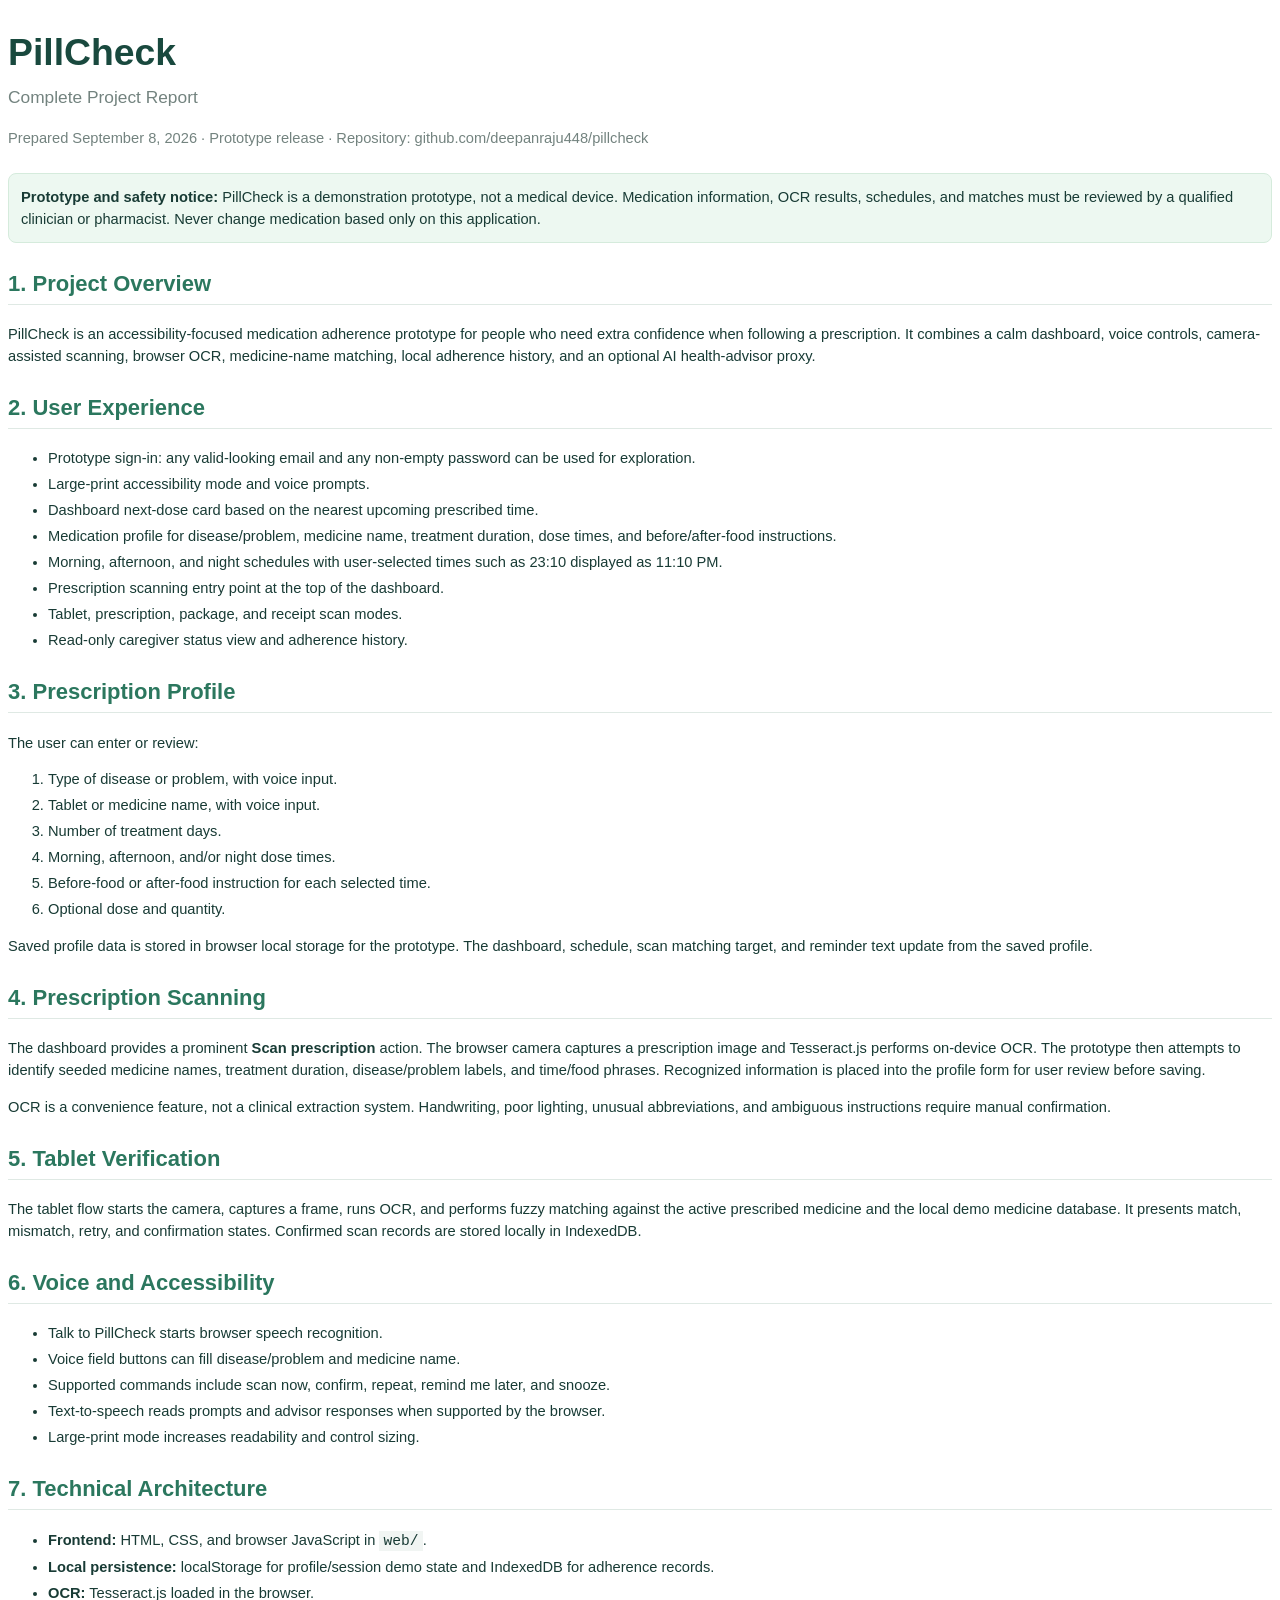
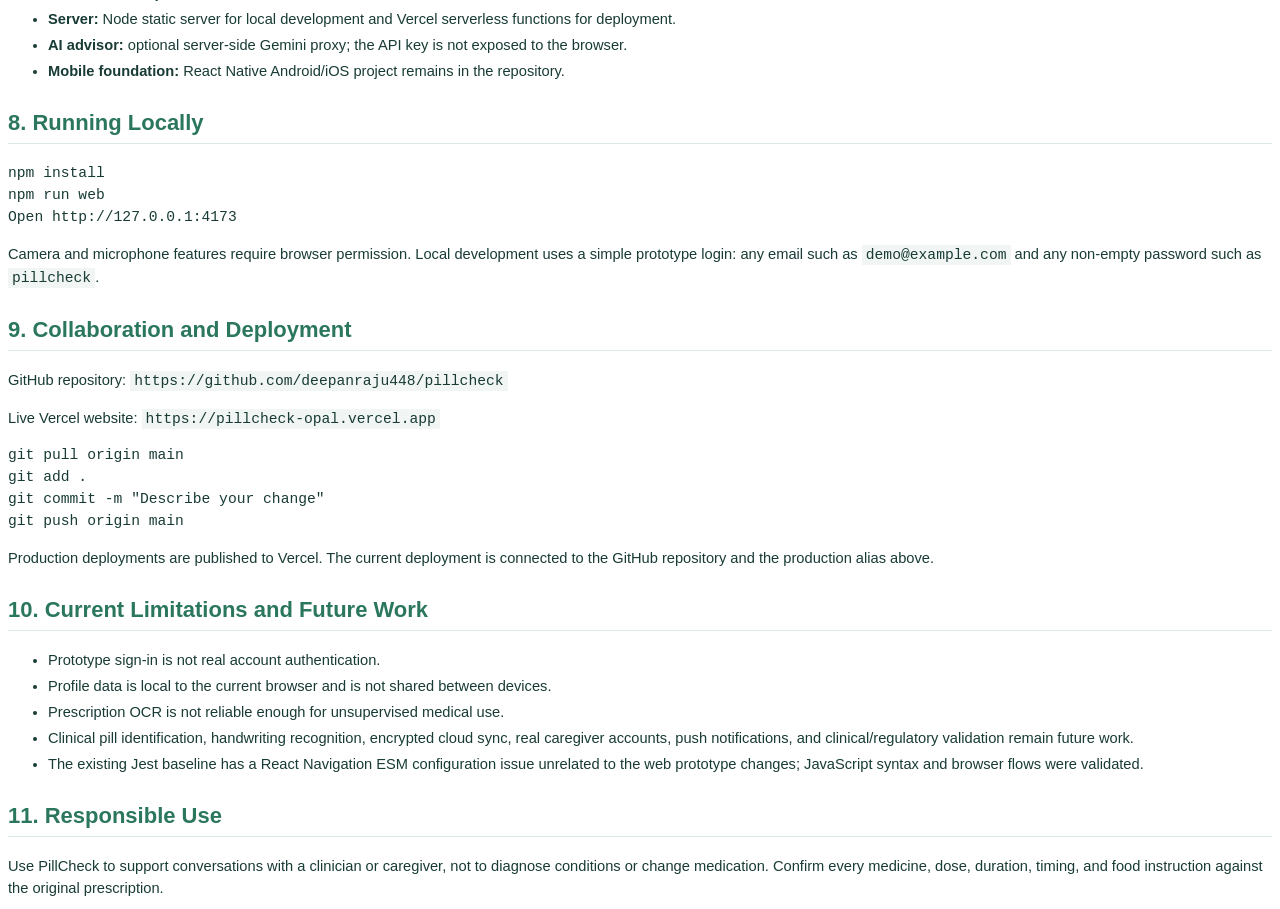
==== PillCheck-Complete-Report.html @ 032ea6d9 "Document prototype access and project report Co-authored-by: Copilot <223556219+Copilot@users.norepl" ====
<!doctype html>
<html>
<head>
  <meta charset="utf-8">
  <title>PillCheck Complete Project Report</title>
  <style>
    @page { size: A4; margin: 18mm; }
    body { font: 11pt Arial, sans-serif; color: #183b35; line-height: 1.5; }
    h1 { color: #19493e; font-size: 28pt; margin-bottom: 4px; }
    h2 { color: #2b775e; border-bottom: 1px solid #dfe9e4; padding-bottom: 4px; margin-top: 24px; }
    h3 { margin-bottom: 4px; }
    .subtitle { color: #73837f; font-size: 13pt; }
    .notice { background: #edf8f1; border: 1px solid #d5ebdc; padding: 12px; border-radius: 8px; }
    .meta { color: #73837f; margin: 16px 0 24px; }
    li { margin: 4px 0; }
    code { background: #f1f5f3; padding: 2px 4px; }
    .page-break { page-break-before: always; }
  </style>
</head>
<body>
  <h1>PillCheck</h1>
  <div class="subtitle">Complete Project Report</div>
  <div class="meta">Prepared September 8, 2026 · Prototype release · Repository: github.com/deepanraju448/pillcheck</div>

  <div class="notice"><strong>Prototype and safety notice:</strong> PillCheck is a demonstration prototype, not a medical device. Medication information, OCR results, schedules, and matches must be reviewed by a qualified clinician or pharmacist. Never change medication based only on this application.</div>

  <h2>1. Project Overview</h2>
  <p>PillCheck is an accessibility-focused medication adherence prototype for people who need extra confidence when following a prescription. It combines a calm dashboard, voice controls, camera-assisted scanning, browser OCR, medicine-name matching, local adherence history, and an optional AI health-advisor proxy.</p>

  <h2>2. User Experience</h2>
  <ul>
    <li>Prototype sign-in: any valid-looking email and any non-empty password can be used for exploration.</li>
    <li>Large-print accessibility mode and voice prompts.</li>
    <li>Dashboard next-dose card based on the nearest upcoming prescribed time.</li>
    <li>Medication profile for disease/problem, medicine name, treatment duration, dose times, and before/after-food instructions.</li>
    <li>Morning, afternoon, and night schedules with user-selected times such as 23:10 displayed as 11:10 PM.</li>
    <li>Prescription scanning entry point at the top of the dashboard.</li>
    <li>Tablet, prescription, package, and receipt scan modes.</li>
    <li>Read-only caregiver status view and adherence history.</li>
  </ul>

  <h2>3. Prescription Profile</h2>
  <p>The user can enter or review:</p>
  <ol>
    <li>Type of disease or problem, with voice input.</li>
    <li>Tablet or medicine name, with voice input.</li>
    <li>Number of treatment days.</li>
    <li>Morning, afternoon, and/or night dose times.</li>
    <li>Before-food or after-food instruction for each selected time.</li>
    <li>Optional dose and quantity.</li>
  </ol>
  <p>Saved profile data is stored in browser local storage for the prototype. The dashboard, schedule, scan matching target, and reminder text update from the saved profile.</p>

  <h2>4. Prescription Scanning</h2>
  <p>The dashboard provides a prominent <strong>Scan prescription</strong> action. The browser camera captures a prescription image and Tesseract.js performs on-device OCR. The prototype then attempts to identify seeded medicine names, treatment duration, disease/problem labels, and time/food phrases. Recognized information is placed into the profile form for user review before saving.</p>
  <p>OCR is a convenience feature, not a clinical extraction system. Handwriting, poor lighting, unusual abbreviations, and ambiguous instructions require manual confirmation.</p>

  <h2>5. Tablet Verification</h2>
  <p>The tablet flow starts the camera, captures a frame, runs OCR, and performs fuzzy matching against the active prescribed medicine and the local demo medicine database. It presents match, mismatch, retry, and confirmation states. Confirmed scan records are stored locally in IndexedDB.</p>

  <h2>6. Voice and Accessibility</h2>
  <ul>
    <li>Talk to PillCheck starts browser speech recognition.</li>
    <li>Voice field buttons can fill disease/problem and medicine name.</li>
    <li>Supported commands include scan now, confirm, repeat, remind me later, and snooze.</li>
    <li>Text-to-speech reads prompts and advisor responses when supported by the browser.</li>
    <li>Large-print mode increases readability and control sizing.</li>
  </ul>

  <h2>7. Technical Architecture</h2>
  <ul>
    <li><strong>Frontend:</strong> HTML, CSS, and browser JavaScript in <code>web/</code>.</li>
    <li><strong>Local persistence:</strong> localStorage for profile/session demo state and IndexedDB for adherence records.</li>
    <li><strong>OCR:</strong> Tesseract.js loaded in the browser.</li>
    <li><strong>Server:</strong> Node static server for local development and Vercel serverless functions for deployment.</li>
    <li><strong>AI advisor:</strong> optional server-side Gemini proxy; the API key is not exposed to the browser.</li>
    <li><strong>Mobile foundation:</strong> React Native Android/iOS project remains in the repository.</li>
  </ul>

  <h2>8. Running Locally</h2>
  <pre>npm install
npm run web
Open http://127.0.0.1:4173</pre>
  <p>Camera and microphone features require browser permission. Local development uses a simple prototype login: any email such as <code>demo@example.com</code> and any non-empty password such as <code>pillcheck</code>.</p>

  <h2>9. Collaboration and Deployment</h2>
  <p>GitHub repository: <code>https://github.com/deepanraju448/pillcheck</code></p>
  <p>Live Vercel website: <code>https://pillcheck-opal.vercel.app</code></p>
  <pre>git pull origin main
git add .
git commit -m "Describe your change"
git push origin main</pre>
  <p>Production deployments are published to Vercel. The current deployment is connected to the GitHub repository and the production alias above.</p>

  <h2>10. Current Limitations and Future Work</h2>
  <ul>
    <li>Prototype sign-in is not real account authentication.</li>
    <li>Profile data is local to the current browser and is not shared between devices.</li>
    <li>Prescription OCR is not reliable enough for unsupervised medical use.</li>
    <li>Clinical pill identification, handwriting recognition, encrypted cloud sync, real caregiver accounts, push notifications, and clinical/regulatory validation remain future work.</li>
    <li>The existing Jest baseline has a React Navigation ESM configuration issue unrelated to the web prototype changes; JavaScript syntax and browser flows were validated.</li>
  </ul>

  <h2>11. Responsible Use</h2>
  <p>Use PillCheck to support conversations with a clinician or caregiver, not to diagnose conditions or change medication. Confirm every medicine, dose, duration, timing, and food instruction against the original prescription.</p>
</body>
</html>
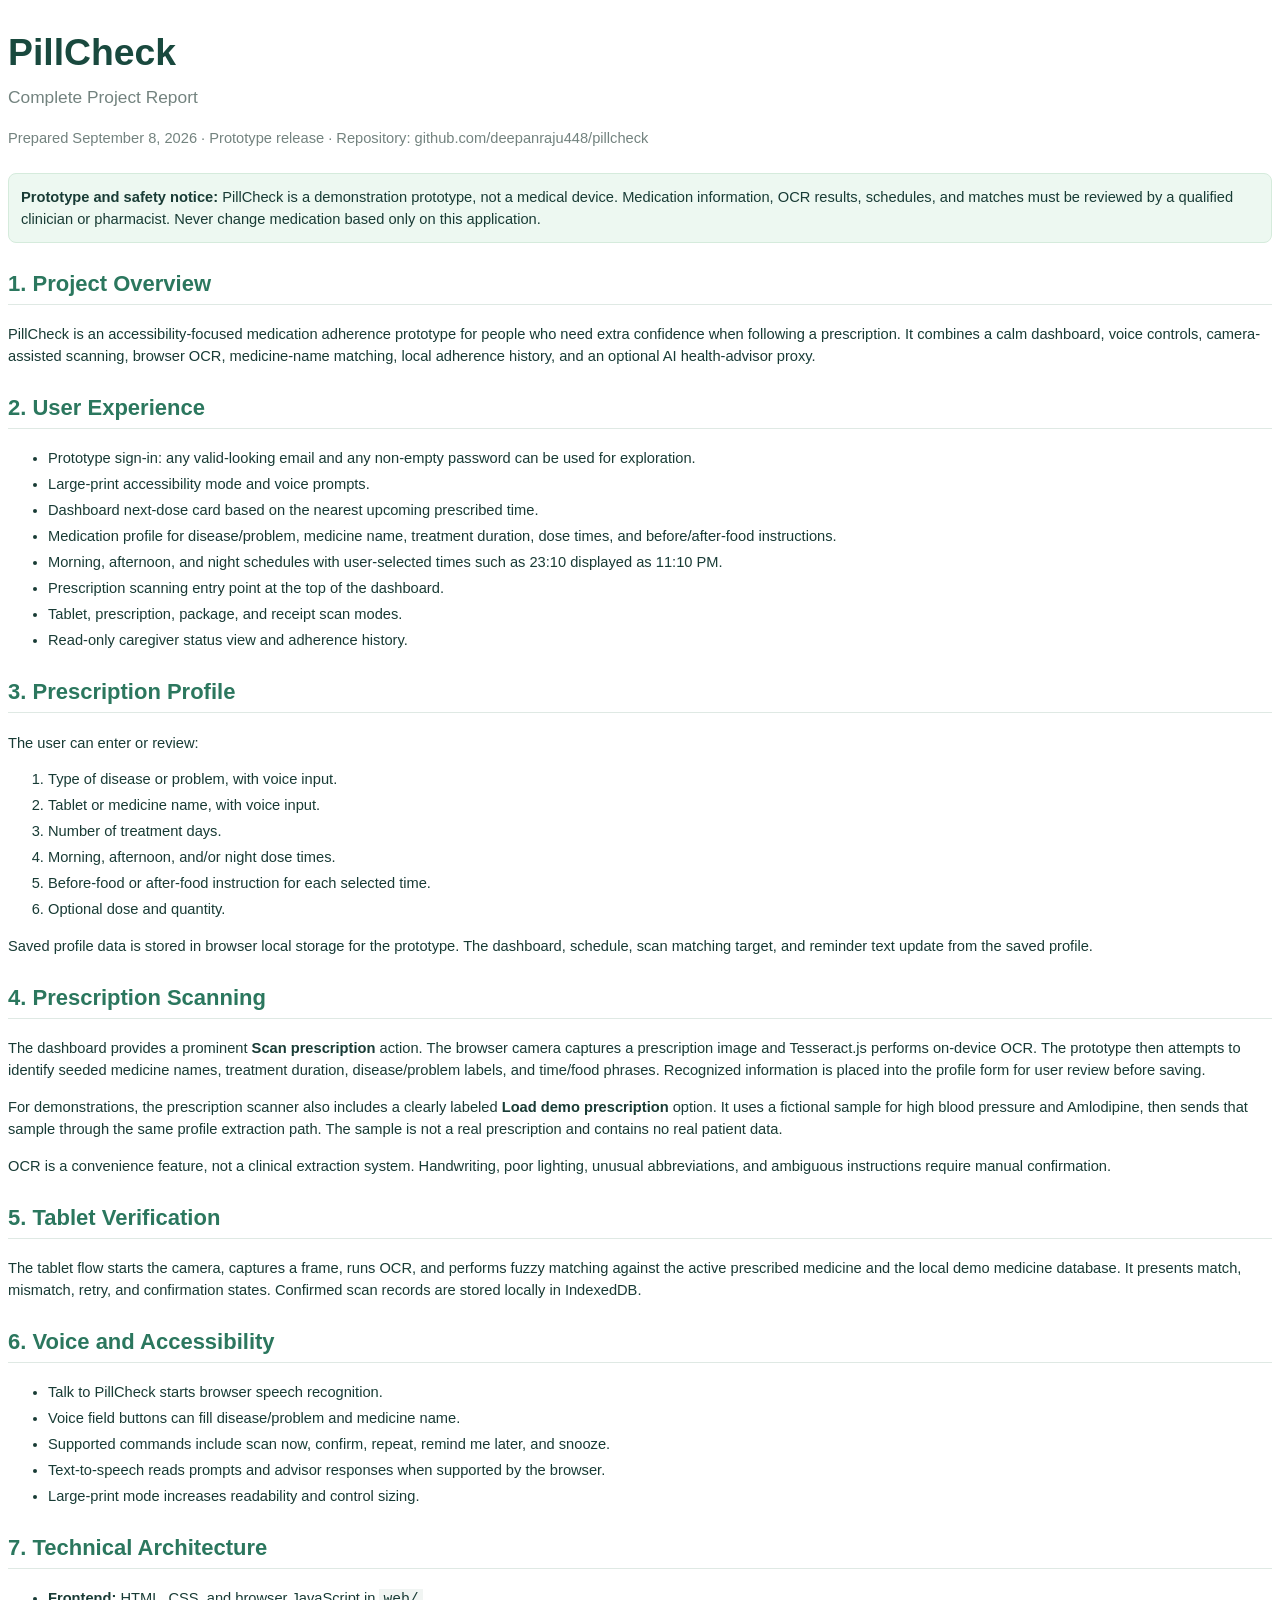
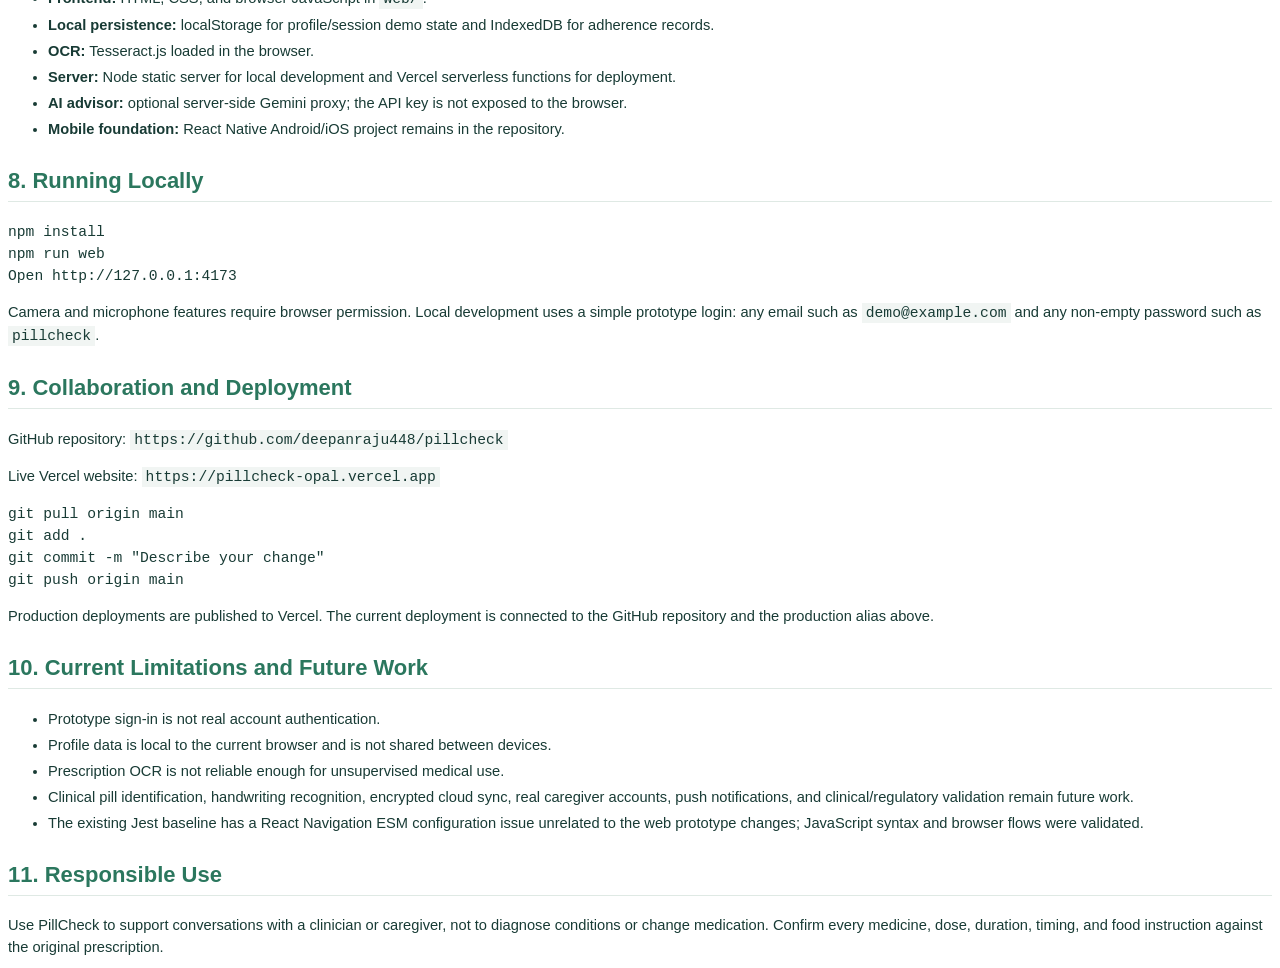
==== commit 2413ddb0: "Add fictional demo prescription flow Co-authored-by: Copilot <223556219+Copilot@users.noreply.github" ====
--- a/PillCheck-Complete-Report.html
+++ b/PillCheck-Complete-Report.html
@@ -53,6 +53,7 @@
 
   <h2>4. Prescription Scanning</h2>
   <p>The dashboard provides a prominent <strong>Scan prescription</strong> action. The browser camera captures a prescription image and Tesseract.js performs on-device OCR. The prototype then attempts to identify seeded medicine names, treatment duration, disease/problem labels, and time/food phrases. Recognized information is placed into the profile form for user review before saving.</p>
+  <p>For demonstrations, the prescription scanner also includes a clearly labeled <strong>Load demo prescription</strong> option. It uses a fictional sample for high blood pressure and Amlodipine, then sends that sample through the same profile extraction path. The sample is not a real prescription and contains no real patient data.</p>
   <p>OCR is a convenience feature, not a clinical extraction system. Handwriting, poor lighting, unusual abbreviations, and ambiguous instructions require manual confirmation.</p>
 
   <h2>5. Tablet Verification</h2>
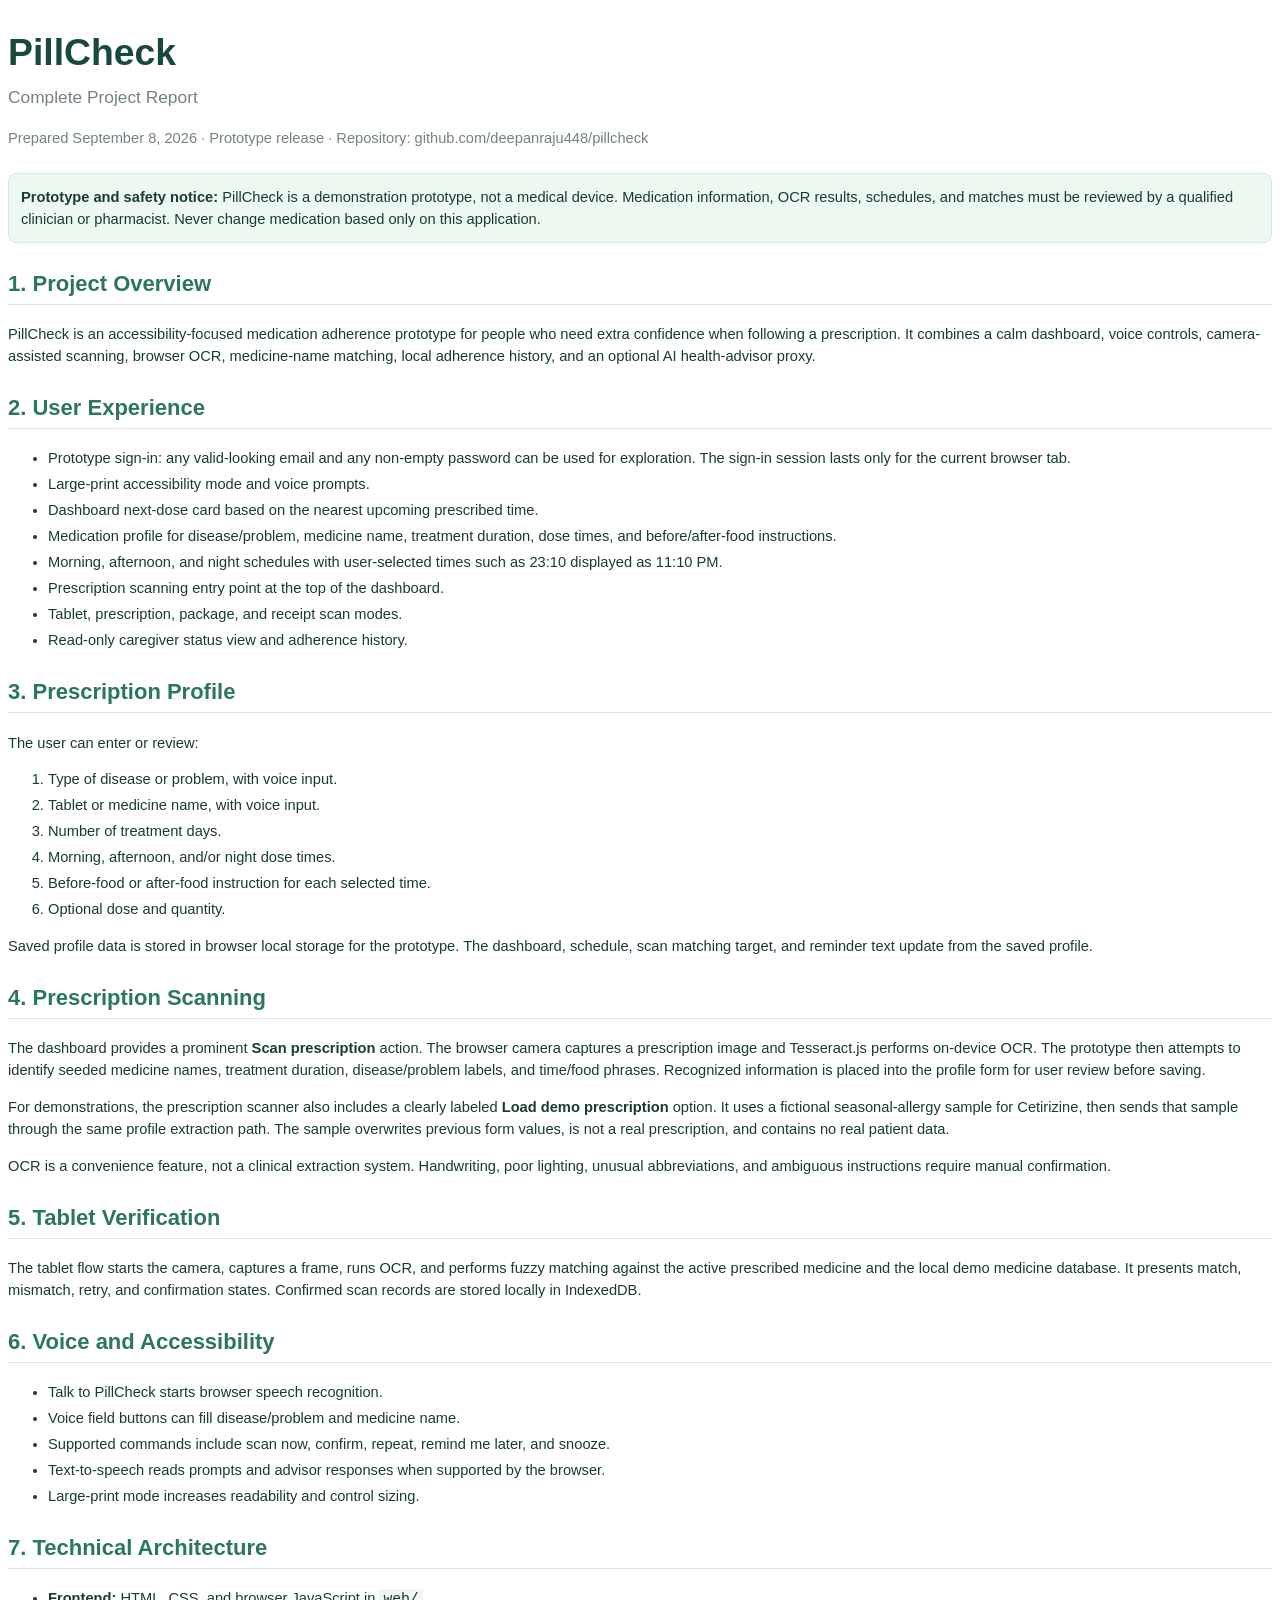
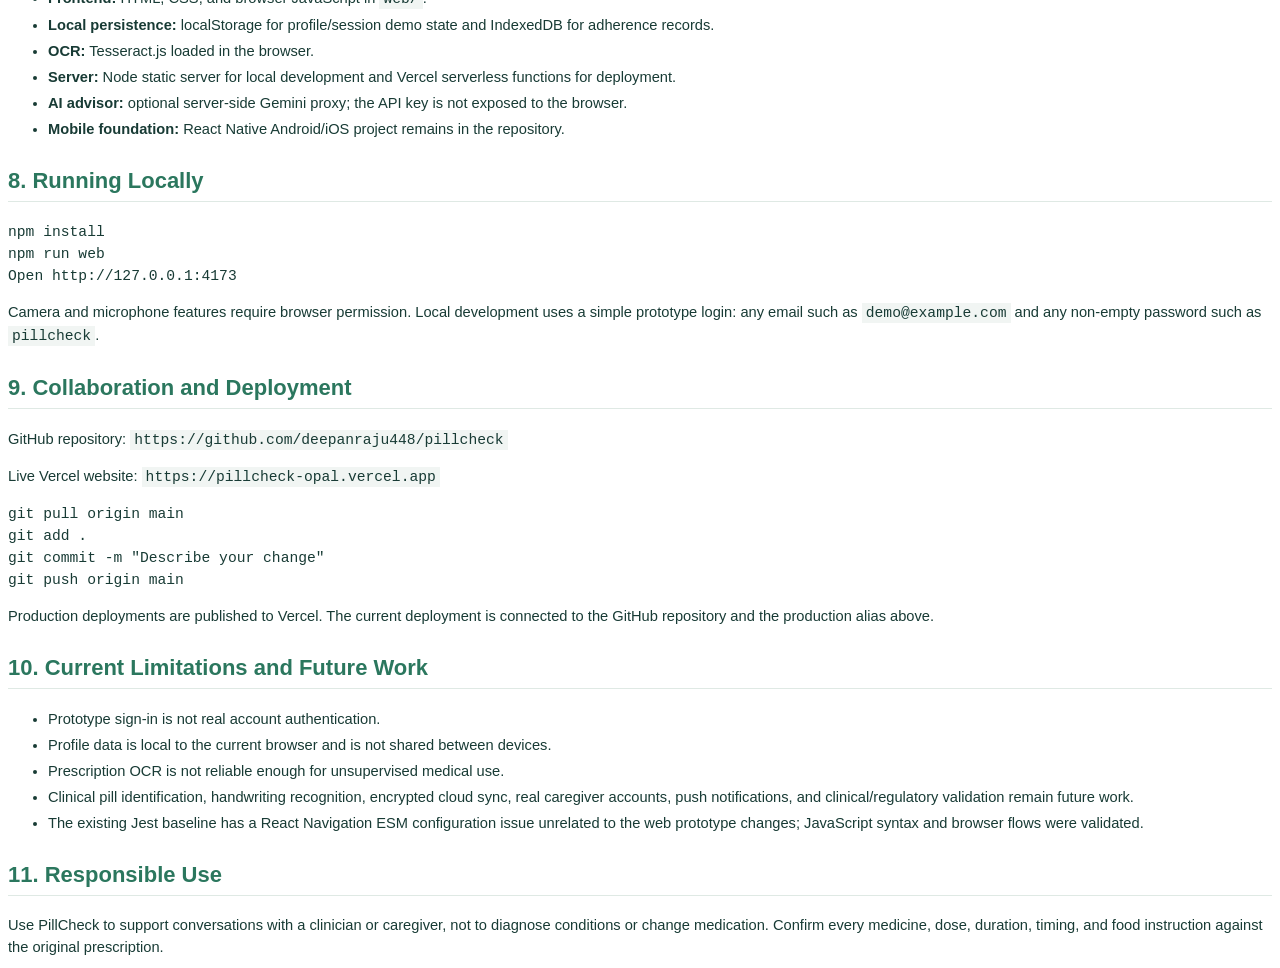
==== commit a8ed80da: "Reset demo session and prescription data Co-authored-by: Copilot <223556219+Copilot@users.noreply.gi" ====
--- a/PillCheck-Complete-Report.html
+++ b/PillCheck-Complete-Report.html
@@ -29,7 +29,7 @@
 
   <h2>2. User Experience</h2>
   <ul>
-    <li>Prototype sign-in: any valid-looking email and any non-empty password can be used for exploration.</li>
+    <li>Prototype sign-in: any valid-looking email and any non-empty password can be used for exploration. The sign-in session lasts only for the current browser tab.</li>
     <li>Large-print accessibility mode and voice prompts.</li>
     <li>Dashboard next-dose card based on the nearest upcoming prescribed time.</li>
     <li>Medication profile for disease/problem, medicine name, treatment duration, dose times, and before/after-food instructions.</li>
@@ -53,7 +53,7 @@
 
   <h2>4. Prescription Scanning</h2>
   <p>The dashboard provides a prominent <strong>Scan prescription</strong> action. The browser camera captures a prescription image and Tesseract.js performs on-device OCR. The prototype then attempts to identify seeded medicine names, treatment duration, disease/problem labels, and time/food phrases. Recognized information is placed into the profile form for user review before saving.</p>
-  <p>For demonstrations, the prescription scanner also includes a clearly labeled <strong>Load demo prescription</strong> option. It uses a fictional sample for high blood pressure and Amlodipine, then sends that sample through the same profile extraction path. The sample is not a real prescription and contains no real patient data.</p>
+  <p>For demonstrations, the prescription scanner also includes a clearly labeled <strong>Load demo prescription</strong> option. It uses a fictional seasonal-allergy sample for Cetirizine, then sends that sample through the same profile extraction path. The sample overwrites previous form values, is not a real prescription, and contains no real patient data.</p>
   <p>OCR is a convenience feature, not a clinical extraction system. Handwriting, poor lighting, unusual abbreviations, and ambiguous instructions require manual confirmation.</p>
 
   <h2>5. Tablet Verification</h2>
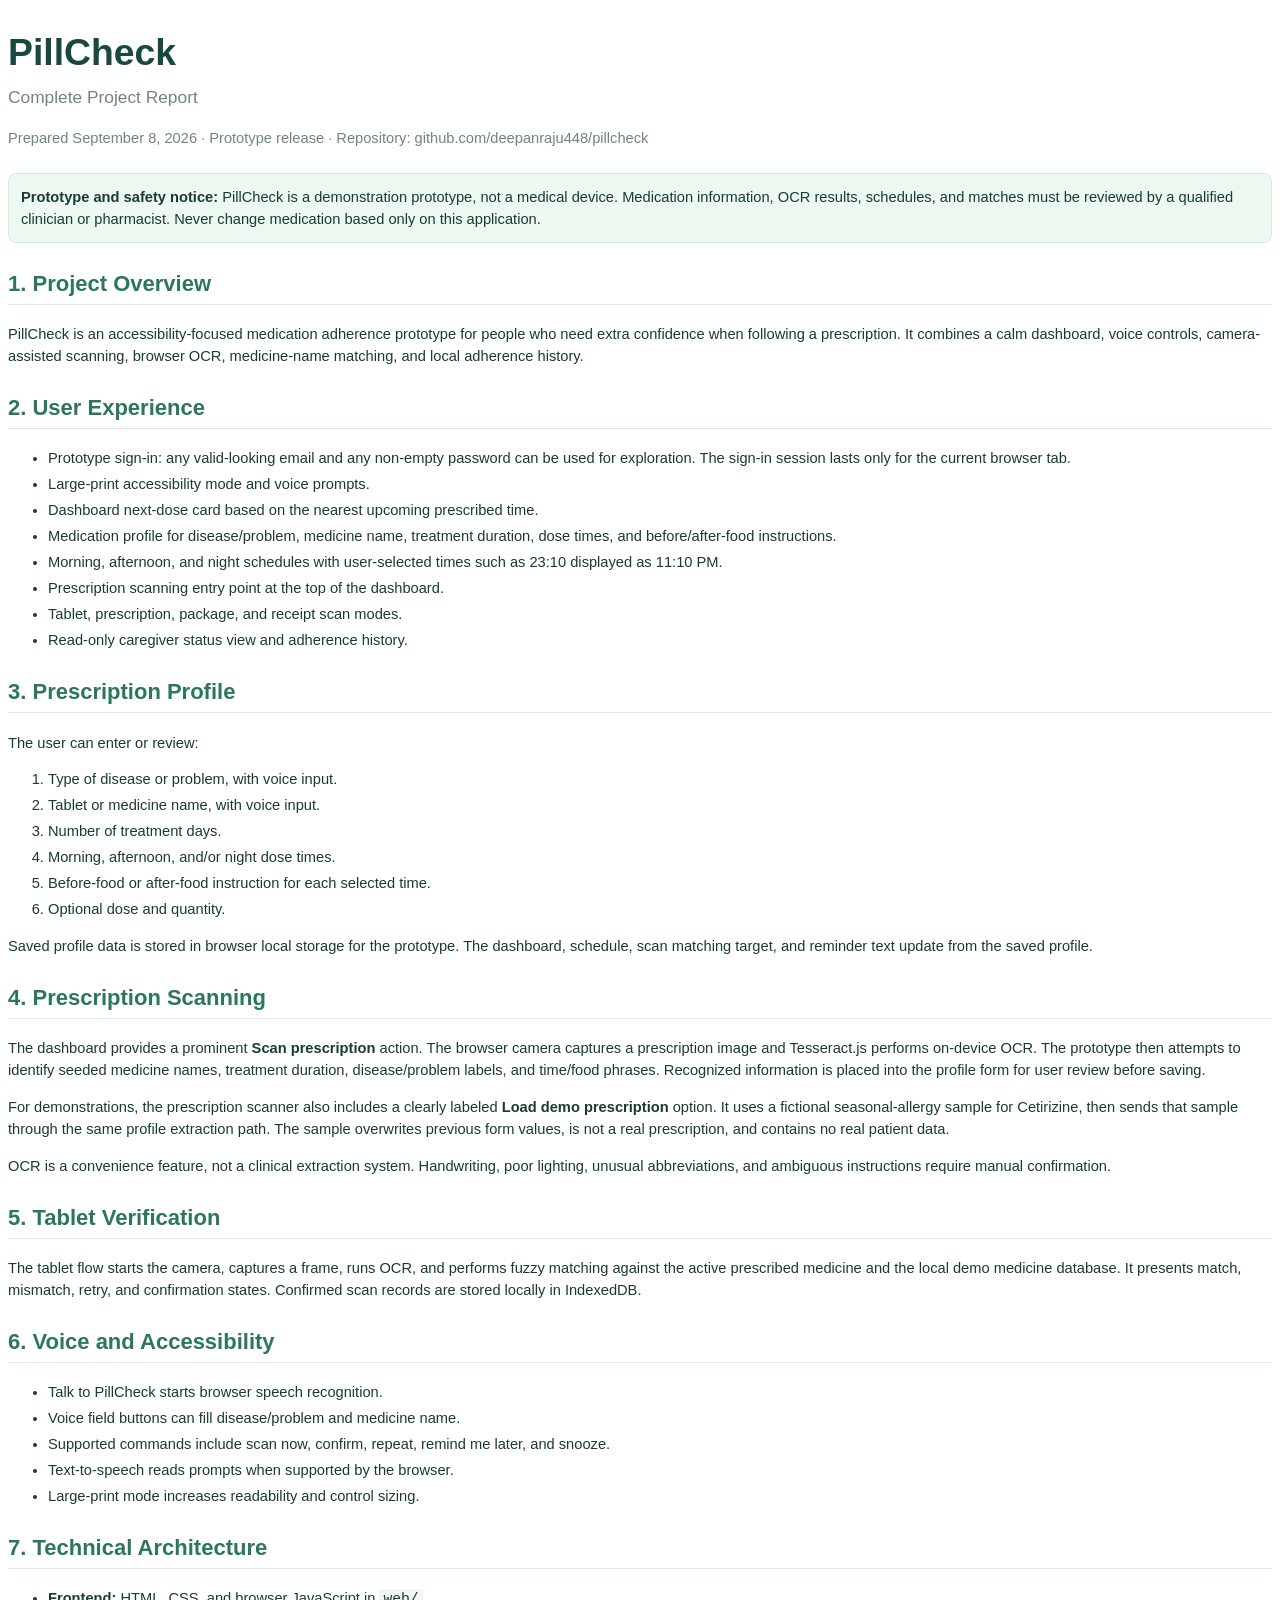
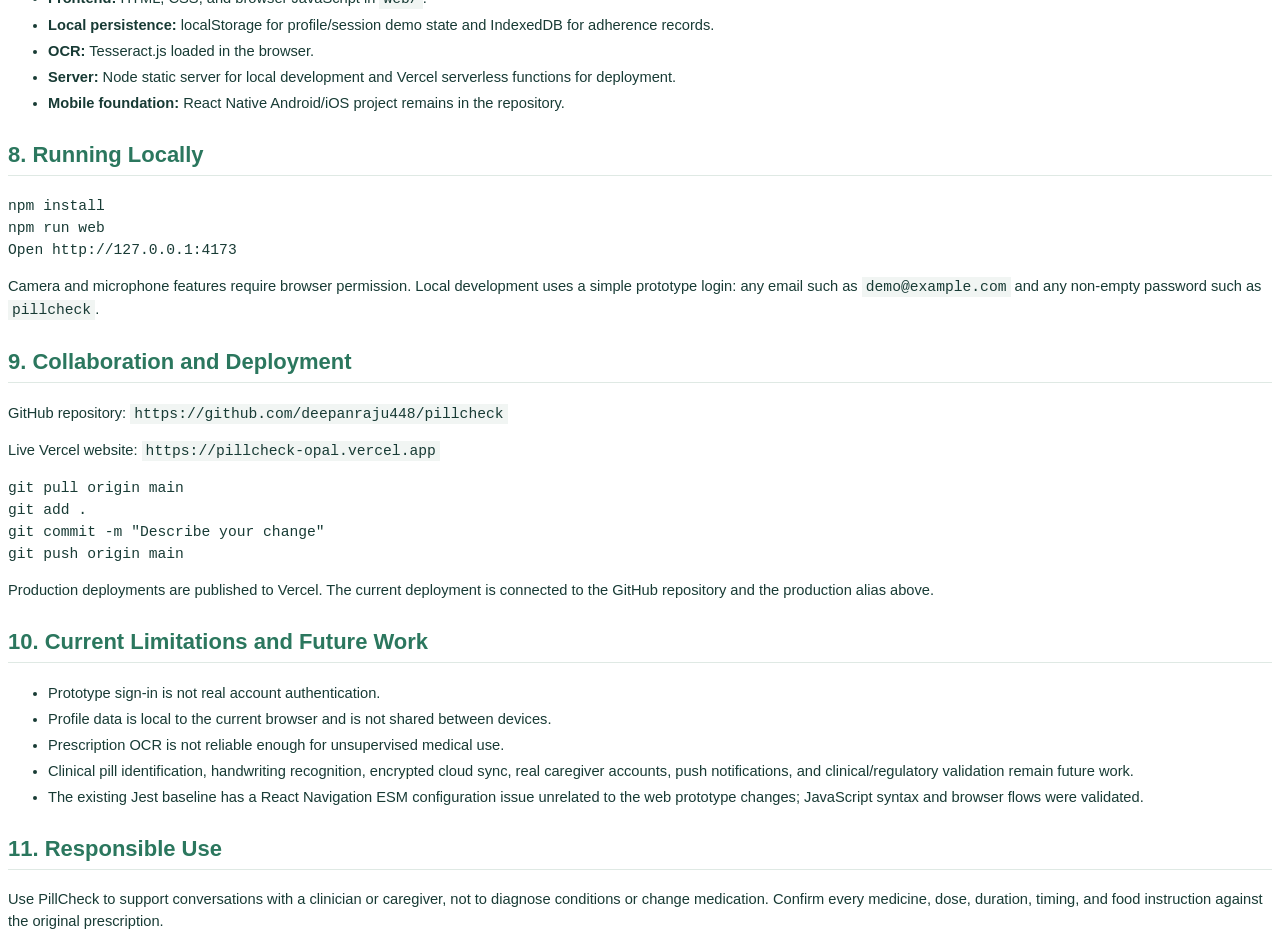
==== commit 8e075e26: "Complete medication tracking improvements Co-authored-by: Copilot <223556219+Copilot@users.noreply.g" ====
--- a/PillCheck-Complete-Report.html
+++ b/PillCheck-Complete-Report.html
@@ -25,7 +25,7 @@
   <div class="notice"><strong>Prototype and safety notice:</strong> PillCheck is a demonstration prototype, not a medical device. Medication information, OCR results, schedules, and matches must be reviewed by a qualified clinician or pharmacist. Never change medication based only on this application.</div>
 
   <h2>1. Project Overview</h2>
-  <p>PillCheck is an accessibility-focused medication adherence prototype for people who need extra confidence when following a prescription. It combines a calm dashboard, voice controls, camera-assisted scanning, browser OCR, medicine-name matching, local adherence history, and an optional AI health-advisor proxy.</p>
+  <p>PillCheck is an accessibility-focused medication adherence prototype for people who need extra confidence when following a prescription. It combines a calm dashboard, voice controls, camera-assisted scanning, browser OCR, medicine-name matching, and local adherence history.</p>
 
   <h2>2. User Experience</h2>
   <ul>
@@ -64,7 +64,7 @@
     <li>Talk to PillCheck starts browser speech recognition.</li>
     <li>Voice field buttons can fill disease/problem and medicine name.</li>
     <li>Supported commands include scan now, confirm, repeat, remind me later, and snooze.</li>
-    <li>Text-to-speech reads prompts and advisor responses when supported by the browser.</li>
+    <li>Text-to-speech reads prompts when supported by the browser.</li>
     <li>Large-print mode increases readability and control sizing.</li>
   </ul>
 
@@ -74,7 +74,6 @@
     <li><strong>Local persistence:</strong> localStorage for profile/session demo state and IndexedDB for adherence records.</li>
     <li><strong>OCR:</strong> Tesseract.js loaded in the browser.</li>
     <li><strong>Server:</strong> Node static server for local development and Vercel serverless functions for deployment.</li>
-    <li><strong>AI advisor:</strong> optional server-side Gemini proxy; the API key is not exposed to the browser.</li>
     <li><strong>Mobile foundation:</strong> React Native Android/iOS project remains in the repository.</li>
   </ul>
 
